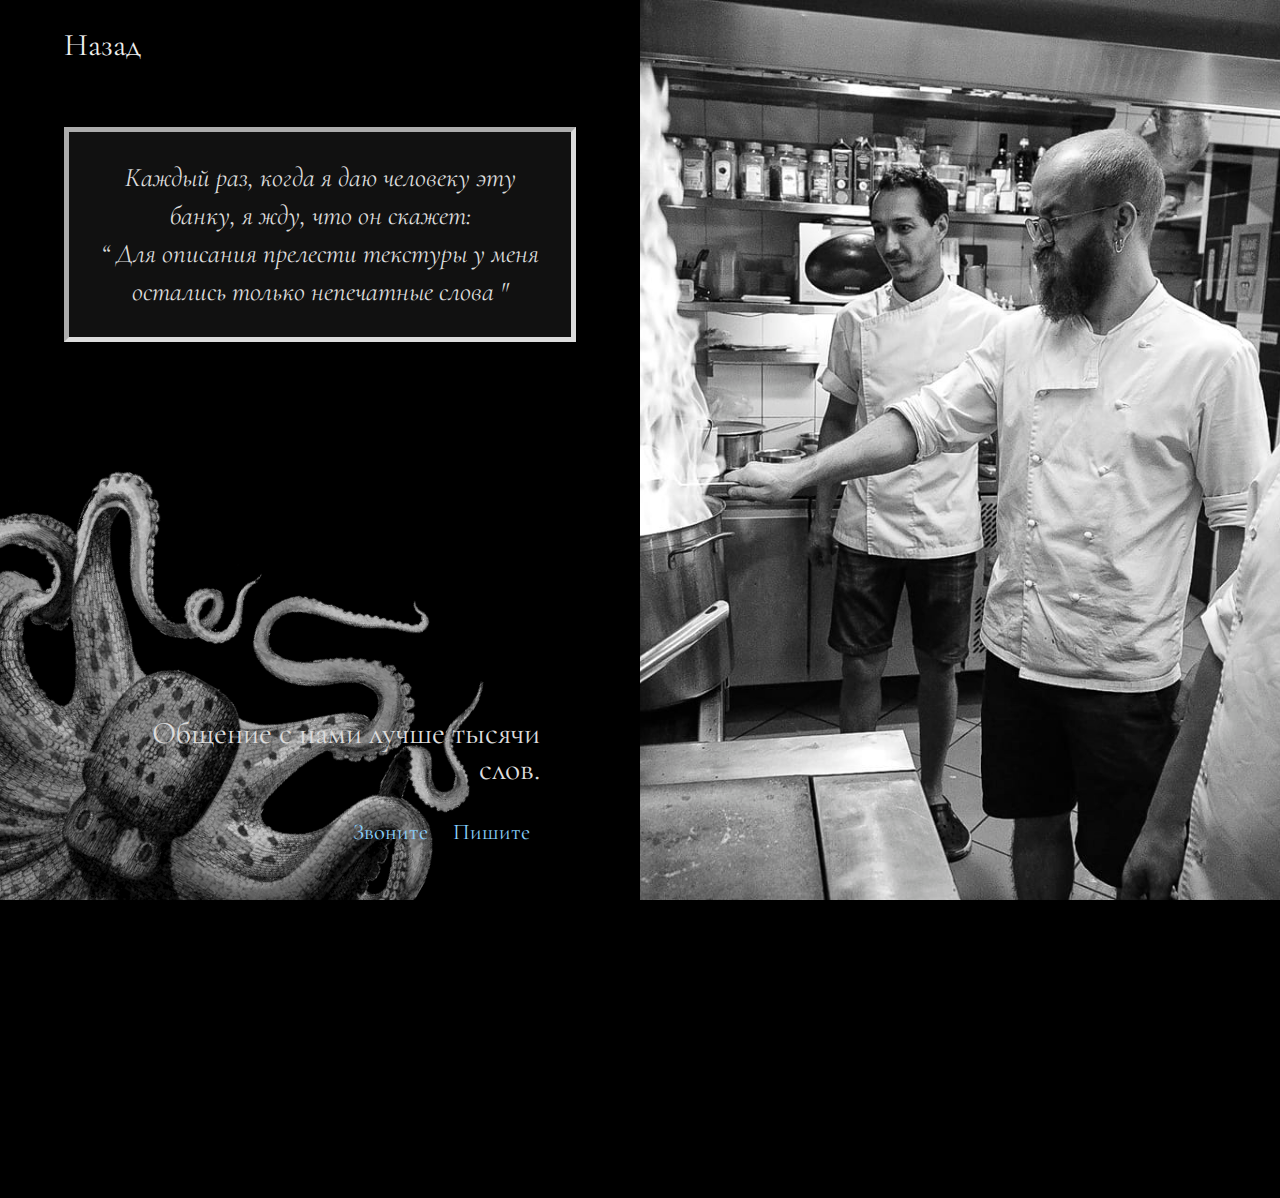
==== contacts.html @ 411653ab "well" ====
<!DOCTYPE html>
<html lang="ru">

<head>
    <meta charset="UTF-8">
    <meta name="viewport" content="width=device-width, initial-scale=1.0">

    <link rel="apple-touch-icon" sizes="180x180" href="/apple-touch-icon.png">
    <link rel="icon" type="image/png" sizes="32x32" href="/favicon-32x32.png">
    <link rel="icon" type="image/png" sizes="16x16" href="/favicon-16x16.png">
    <link rel="manifest" href="/site.webmanifest">
    <link rel="mask-icon" href="/safari-pinned-tab.svg" color="#5bbad5">
    <meta name="msapplication-TileColor" content="#da532c">
    <meta name="theme-color" content="#ffffff">

    <script src="https://cdnjs.cloudflare.com/ajax/libs/jquery/3.4.1/jquery.min.js"></script>

    <link rel="stylesheet" href="style/normalize.css">
    <link rel="stylesheet" href="style/cover.css">
    <link rel="stylesheet" href="style/contacts.css">

    <title>Два паштета и вот это</title>
</head>

<body>

    <div id="cover"></div>

    <div id="rotate">
        <div id="rotate-text">Поверни меня!</div>
        <img src="media/octopus_front.svg" alt="" id="octo-rot1">
        <img src="media/octopus_rotate_small.svg" alt="" id="octo-rot2">
        <img src="media/octopus_rotate_small.svg" alt="" id="octo-rot3">
    </div>

    <div class="block-info">

        <div class="back">
            <a href="javascript:history.back()">
                Назад
            </a>
        </div>

        <div class="block-info-text">
            <div class="cication"><i>
                    Каждый раз, когда я даю человеку эту банку, я жду, что он скажет:<br>
                    “ Для описания прелести текстуры у меня остались только непечатные слова "
                </i>
            </div>

        </div>

        <div class="contacts">
            <p class="wait">
                Общение с нами лучше тысячи слов.
            </p>
            <a href="tel:+7xxx5191290" id="mobile">Звоните</a>
            <a href="tg://resolve?domain=dvapashteta" id="telegram">Пишите</a>
        </div>

        <img src="media/octopus_rotate_small.svg" alt="" class="image">
    </div>

    <div class="block-photo">

    </div>
    <script>
        $(window).on('load', function () {
            $('#cover').fadeOut(500);
        })

        // Хороший способ дождаться прорисовки интерфейса
        window.addEventListener("orientationchange", function () {

            var originalBodyStyle = getComputedStyle(document.body).getPropertyValue('display');

            document.body.style.display = 'none';

            setTimeout(function () {
                document.body.style.display = originalBodyStyle;
            }, 10);
        });
    </script>
</body>

</html>
---- style/cover.css ----
/* Cover for onload function */

#cover {
    display: block;
    z-index: 999;
    background: black;
    /* background: url("to/your/ajaxloader.gif") no-repeat scroll center center #FFF; */
    position: fixed;
    height: 100vh;
    width: 100vw;
}

#rotate {
    display: none;
    background: black;
    /* background: url("to/your/ajaxloader.gif") no-repeat scroll center center #FFF; */
    position: fixed;
    z-index: 11;
    height: 100vh;
    width: 100vw;
    color: #eee;
	font-family: 'Cormorant Garamond', serif;
    font-size: 10vmin;
    text-align: center;
}

#rotate-text {
    position: relative;
    z-index: 11;
    text-align: center;
    top: 25vh;
}

#octo-rot1 {
    z-index: 10;
    width: 50vh;
    height: auto;
    position: absolute;
    top: 40vh;
    left: 10vh;
    animation: rotation 13s linear infinite;
    filter: sepia(60%) brightness(20%);
}

#octo-rot2 {
    z-index: 9;
    width: 75vh;
    height: auto;
    position: absolute;
    top: 0vh;
    left: -30vh;
    animation: rotation 15s infinite linear;
    filter: sepia(60%) brightness(20%);
}

#octo-rot3 {
    z-index: 8;
    width: 140vh;
    height: auto;
    position: absolute;
    top: 0vh;
    left: 0vh;
    animation: rotation-alt 20s linear infinite;
    filter: sepia(60%) brightness(10%);
}

@keyframes rotation {
	from { transform: rotate(0deg); }
    to { transform: rotate(359deg); }
}

@-webkit-keyframes rotation {
    from {-webkit-transform: rotate(0deg);}
    to {-webkit-transform: rotate(359deg);}
}

@keyframes rotation-alt {
	from { transform: rotate(-359deg); }
    to { transform: rotate(0deg); }
}

@-webkit-keyframes rotation-alt {
    from {-webkit-transform: rotate(-359deg);}
    to {-webkit-transform: rotate(0deg);}
}

@media only screen and (orientation:portrait){
    #rotate {
        display: block;
    }
}

@media only screen and (orientation:landscape){
    #rotate {
        display: none;
    }
}
---- style/contacts.css ----
@import url("https://fonts.googleapis.com/css2?family=Cormorant+Garamond:ital,wght@0,400;1,300&display=swap");
body, html {
  height: 100vh;
  position: relative;
  display: block;
  font-family: "Cormorant Garamond", sans-serif;
  color: #DCDCDC;
  background: black;
  margin: 0;
  overflow: hidden;
}

a, a:visited {
  color: #eee;
  text-decoration: none;
  -webkit-transition: 0.3s;
  transition: 0.3s;
}

.block-photo {
  position: absolute;
  z-index: 1;
  width: 50vw;
  left: 50vw;
  height: 100vh;
  -webkit-transition: 0.5s;
  transition: 0.5s;
  background: url("../media/work.jpg") no-repeat;
  background-size: cover;
  background-position: right;
}

.block-info {
  position: absolute;
  z-index: 1;
  width: 50vw;
  height: 100vh;
}

.block-info-text {
  position: relative;
  z-index: 5;
  font-size: 24px;
  padding: 5vw;
}

@media (min-height: 600px) and (min-width: 901px) {
  .block-info-text {
    font-size: 36px;
  }
}

@media only screen and (max-height: 600px) and (max-width: 900px) {
  .block-info-text {
    padding: 5vh;
    padding-left: 2vw;
  }
}

.cication {
  text-align: center;
  padding: 3vh;
  font-size: 3vh;
  line-height: 140%;
  background-color: #111;
  border-bottom: solid 5px #DCDCDC;
  border-right: solid 5px #DCDCDC;
  border-left: solid 5px #acacac;
  border-top: solid 5px #acacac;
}

@media only screen and (max-height: 600px) and (max-width: 900px) {
  .cication {
    font-size: 5vh;
  }
}

.wait {
  font-size: 3.5vh;
  text-align: right;
}

@media only screen and (max-height: 600px) and (max-width: 900px) {
  .wait {
    text-align: right;
    font-size: 5vh;
    padding-left: 0vh;
  }
}

.contacts {
  display: block;
  position: absolute;
  bottom: 5vh;
  right: 10vh;
  text-align: right;
  list-style-type: none;
}

.contacts a {
  -webkit-box-sizing: border-box;
          box-sizing: border-box;
  color: lightskyblue;
  padding: 10px;
}

@media only screen and (max-height: 600px) and (max-width: 900px) {
  .contacts {
    font-size: 5vh;
    text-align: right;
    padding: 0px;
  }
}

@media (min-height: 600px) and (min-width: 901px) {
  .contacts {
    padding: 10px;
    padding-top: 5vh;
    padding-left: 10vw;
    font-size: 2.5vh;
  }
}

.image {
  position: absolute;
  z-index: -1;
  left: -20vh;
  bottom: -20vh;
  width: 70vh;
  height: auto;
  -webkit-transform: rotate(210deg);
          transform: rotate(210deg);
  -webkit-user-select: none;
     -moz-user-select: none;
      -ms-user-select: none;
          user-select: none;
  -webkit-animation: chrome 15s linear infinite;
          animation: chrome 15s linear infinite;
}

@media only screen and (max-height: 600px) and (max-width: 900px) {
  .image {
    width: 70vh;
  }
}

@-webkit-keyframes chrome {
  0% {
    -webkit-filter: sepia(80%) hue-rotate(0deg) brightness(10%);
            filter: sepia(80%) hue-rotate(0deg) brightness(10%);
  }
  50% {
    -webkit-filter: sepia(80%) hue-rotate(359deg) brightness(25%);
            filter: sepia(80%) hue-rotate(359deg) brightness(25%);
  }
  100% {
    -webkit-filter: sepia(80%) hue-rotate(0deg) brightness(10%);
            filter: sepia(80%) hue-rotate(0deg) brightness(10%);
  }
}

@keyframes chrome {
  0% {
    -webkit-filter: sepia(80%) hue-rotate(0deg) brightness(10%);
            filter: sepia(80%) hue-rotate(0deg) brightness(10%);
  }
  50% {
    -webkit-filter: sepia(80%) hue-rotate(359deg) brightness(25%);
            filter: sepia(80%) hue-rotate(359deg) brightness(25%);
  }
  100% {
    -webkit-filter: sepia(80%) hue-rotate(0deg) brightness(10%);
            filter: sepia(80%) hue-rotate(0deg) brightness(10%);
  }
}

#mobile:hover {
  color: #ffe7bb;
  -webkit-transition: 0.3s;
  transition: 0.3s;
}

#telegram:hover {
  color: #ffe7bb;
  -webkit-transition: 0.3s;
  transition: 0.3s;
}

.back {
  font-family: 'Cormorant Garamond', serif;
  font-size: 3.5vh;
  text-align: left;
  color: #ffe7bb;
  padding-top: 3vh;
  padding-left: 5vw;
}

.back a, .back a:visited {
  color: #eee;
  text-decoration: none;
}

.back a:hover {
  color: #ffe7bb;
}

@media only screen and (max-height: 600px) and (max-width: 900px) {
  .back {
    font-size: 6vh;
    padding-left: 2vw;
  }
}
/*# sourceMappingURL=contacts.css.map */
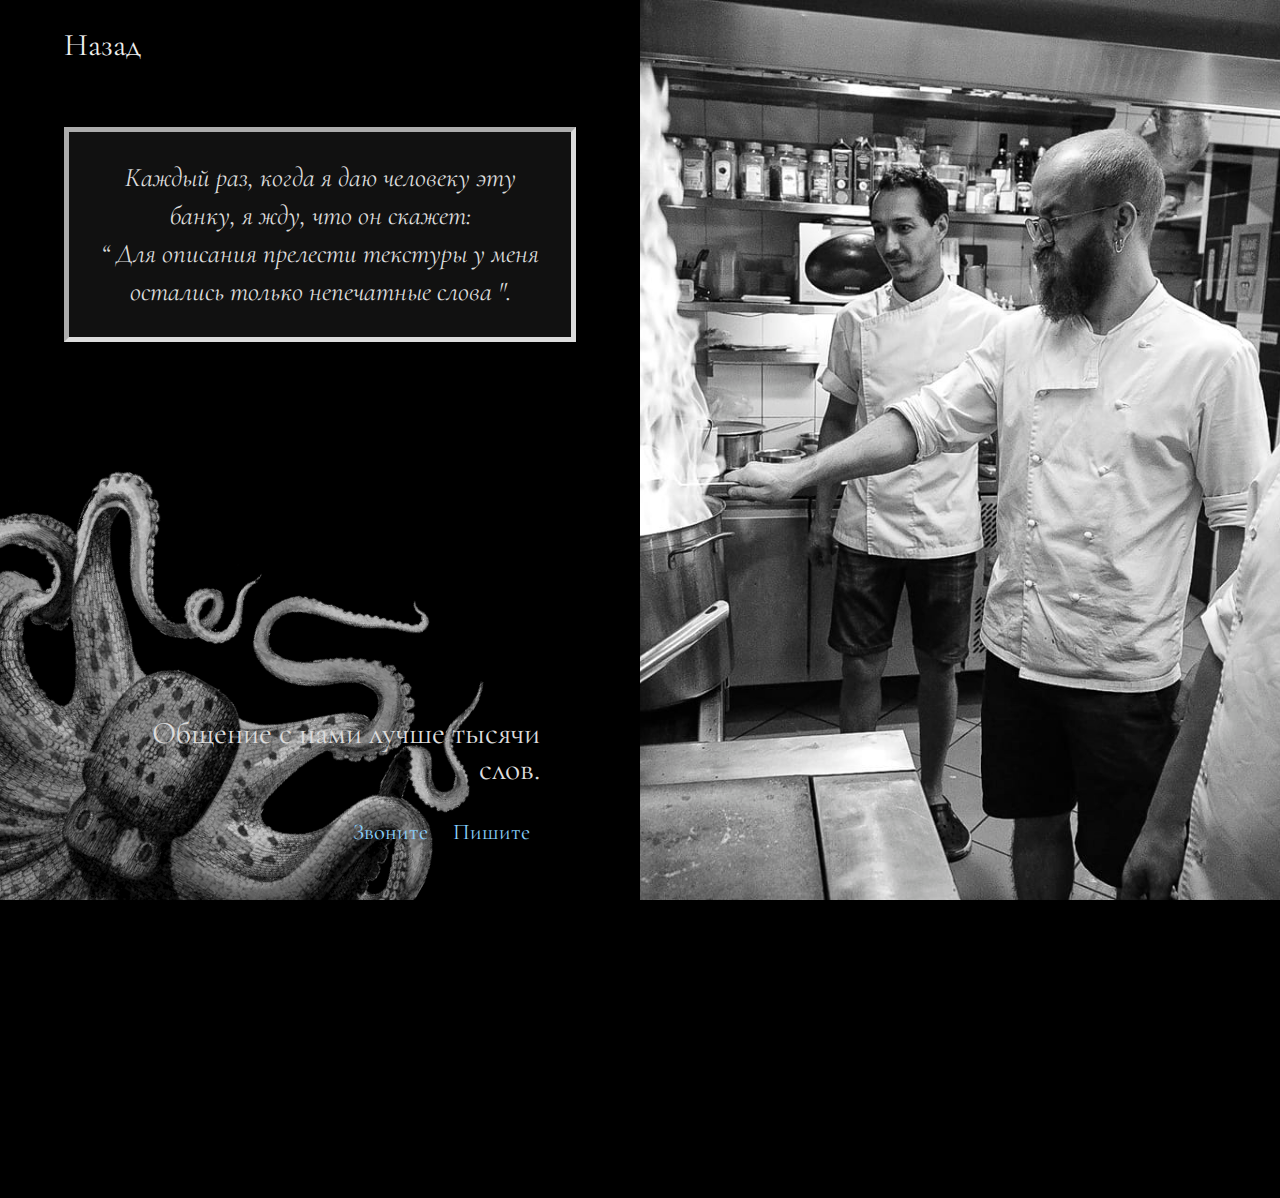
==== commit 1779bc4b: "точка" ====
--- a/contacts.html
+++ b/contacts.html
@@ -44,7 +44,7 @@
         <div class="block-info-text">
             <div class="cication"><i>
                     Каждый раз, когда я даю человеку эту банку, я жду, что он скажет:<br>
-                    “ Для описания прелести текстуры у меня остались только непечатные слова "
+                    “ Для описания прелести текстуры у меня остались только непечатные слова ".
                 </i>
             </div>
 
@@ -54,8 +54,8 @@
             <p class="wait">
                 Общение с нами лучше тысячи слов.
             </p>
-            <a href="tel:+7xxx5191290" id="mobile">Звоните</a>
-            <a href="tg://resolve?domain=dvapashteta" id="telegram">Пишите</a>
+            <a href="tel:+79645191290" title="+79645191290" id="mobile" >Звоните</a>
+            <a href="tg://resolve?domain=dvapashteta" title="Телеграм" id="telegram">Пишите</a>
         </div>
 
         <img src="media/octopus_rotate_small.svg" alt="" class="image">
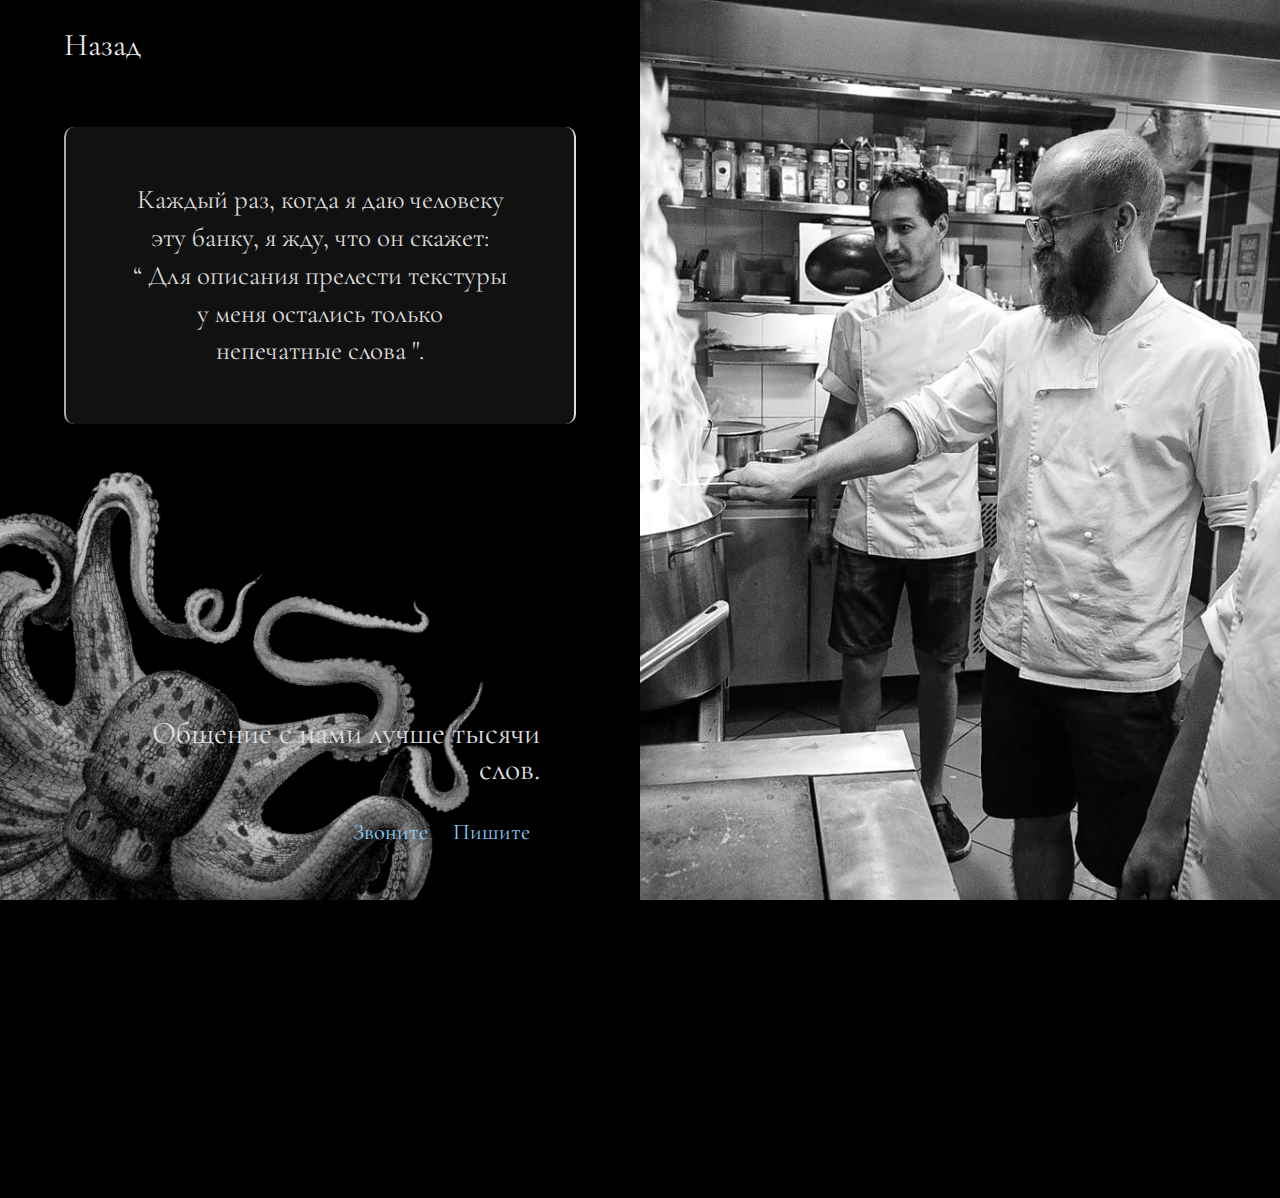
==== commit 8da91f78: "merging" ====
--- a/contacts.html
+++ b/contacts.html
@@ -1,86 +1,87 @@
-<!DOCTYPE html>
-<html lang="ru">
-
-<head>
-    <meta charset="UTF-8">
-    <meta name="viewport" content="width=device-width, initial-scale=1.0">
-
-    <link rel="apple-touch-icon" sizes="180x180" href="/apple-touch-icon.png">
-    <link rel="icon" type="image/png" sizes="32x32" href="/favicon-32x32.png">
-    <link rel="icon" type="image/png" sizes="16x16" href="/favicon-16x16.png">
-    <link rel="manifest" href="/site.webmanifest">
-    <link rel="mask-icon" href="/safari-pinned-tab.svg" color="#5bbad5">
-    <meta name="msapplication-TileColor" content="#da532c">
-    <meta name="theme-color" content="#ffffff">
-
-    <script src="https://cdnjs.cloudflare.com/ajax/libs/jquery/3.4.1/jquery.min.js"></script>
-
-    <link rel="stylesheet" href="style/normalize.css">
-    <link rel="stylesheet" href="style/cover.css">
-    <link rel="stylesheet" href="style/contacts.css">
-
-    <title>Два паштета и вот это</title>
-</head>
-
-<body>
-
-    <div id="cover"></div>
-
-    <div id="rotate">
-        <div id="rotate-text">Поверни меня!</div>
-        <img src="media/octopus_front.svg" alt="" id="octo-rot1">
-        <img src="media/octopus_rotate_small.svg" alt="" id="octo-rot2">
-        <img src="media/octopus_rotate_small.svg" alt="" id="octo-rot3">
-    </div>
-
-    <div class="block-info">
-
-        <div class="back">
-            <a href="javascript:history.back()">
-                Назад
-            </a>
-        </div>
-
-        <div class="block-info-text">
-            <div class="cication"><i>
-                    Каждый раз, когда я даю человеку эту банку, я жду, что он скажет:<br>
-                    “ Для описания прелести текстуры у меня остались только непечатные слова ".
-                </i>
-            </div>
-
-        </div>
-
-        <div class="contacts">
-            <p class="wait">
-                Общение с нами лучше тысячи слов.
-            </p>
-            <a href="tel:+79645191290" title="+79645191290" id="mobile" >Звоните</a>
-            <a href="tg://resolve?domain=dvapashteta" title="Телеграм" id="telegram">Пишите</a>
-        </div>
-
-        <img src="media/octopus_rotate_small.svg" alt="" class="image">
-    </div>
-
-    <div class="block-photo">
-
-    </div>
-    <script>
-        $(window).on('load', function () {
-            $('#cover').fadeOut(500);
-        })
-
-        // Хороший способ дождаться прорисовки интерфейса
-        window.addEventListener("orientationchange", function () {
-
-            var originalBodyStyle = getComputedStyle(document.body).getPropertyValue('display');
-
-            document.body.style.display = 'none';
-
-            setTimeout(function () {
-                document.body.style.display = originalBodyStyle;
-            }, 10);
-        });
-    </script>
-</body>
-
-</html>+<!DOCTYPE html>
+<html lang="ru">
+
+<head>
+    <meta charset="UTF-8">
+    <meta name="viewport" content="width=device-width, initial-scale=1.0">
+
+    <link rel="apple-touch-icon" sizes="180x180" href="/apple-touch-icon.png">
+    <link rel="icon" type="image/png" sizes="32x32" href="/favicon-32x32.png">
+    <link rel="icon" type="image/png" sizes="16x16" href="/favicon-16x16.png">
+    <link rel="manifest" href="/site.webmanifest">
+    <link rel="mask-icon" href="/safari-pinned-tab.svg" color="#5bbad5">
+    <meta name="msapplication-TileColor" content="#da532c">
+    <meta name="theme-color" content="#ffffff">
+
+    <script src="https://cdnjs.cloudflare.com/ajax/libs/jquery/3.4.1/jquery.min.js"></script>
+
+    <link rel="stylesheet" href="style/normalize.css">
+    <link rel="stylesheet" href="style/cover.css">
+    <link rel="stylesheet" href="style/contacts.css">
+
+    <title>Два паштета и вот это</title>
+</head>
+
+<body>
+
+    <div id="cover"></div>
+
+    <div id="rotate">
+        <div id="rotate-text">Поверни меня!</div>
+        <img src="media/octopus_front.svg" alt="" id="octo-rot1">
+        <img src="media/octopus_rotate_small.svg" alt="" id="octo-rot2">
+        <img src="media/octopus_rotate_small.svg" alt="" id="octo-rot3">
+    </div>
+
+    <div class="block-info">
+
+        <div class="back">
+            <a href="javascript:history.back()">
+                Назад
+            </a>
+        </div>
+
+        <div class="block-info-text">
+            <div class="cication">
+		<blockquote>
+                    Каждый раз, когда я даю человеку эту банку, я жду, что он скажет:<br>
+                    “ Для описания прелести текстуры у меня остались только непечатные слова ".
+                </blockquote>
+            </div>
+
+        </div>
+
+        <div class="contacts">
+            <p class="wait">
+                Общение с нами лучше тысячи слов.
+            </p>
+            <a href="tel:+79645191290" title="+79645191290" id="mobile" >Звоните</a>
+            <a href="mailto:dvapashteta@gmail.com?subject=Хочу вам признаться, я..." id="email">Пишите</a>
+        </div>
+
+        <img src="media/octopus_rotate_small.svg" alt="Дискотека" class="image">
+    </div>
+
+    <div class="block-photo">
+
+    </div>
+    <script>
+        $(window).on('load', function () {
+            $('#cover').fadeOut(500);
+        })
+
+        // Хороший способ дождаться прорисовки интерфейса
+        window.addEventListener("orientationchange", function () {
+
+            var originalBodyStyle = getComputedStyle(document.body).getPropertyValue('display');
+
+            document.body.style.display = 'none';
+
+            setTimeout(function () {
+                document.body.style.display = originalBodyStyle;
+            }, 10);
+        });
+    </script>
+</body>
+
+</html>
--- a/style/cover.css
+++ b/style/cover.css
@@ -1,97 +1,97 @@
-/* Cover for onload function */
-
-#cover {
-    display: block;
-    z-index: 999;
-    background: black;
-    /* background: url("to/your/ajaxloader.gif") no-repeat scroll center center #FFF; */
-    position: fixed;
-    height: 100vh;
-    width: 100vw;
-}
-
-#rotate {
-    display: none;
-    background: black;
-    /* background: url("to/your/ajaxloader.gif") no-repeat scroll center center #FFF; */
-    position: fixed;
-    z-index: 11;
-    height: 100vh;
-    width: 100vw;
-    color: #eee;
-	font-family: 'Cormorant Garamond', serif;
-    font-size: 10vmin;
-    text-align: center;
-}
-
-#rotate-text {
-    position: relative;
-    z-index: 11;
-    text-align: center;
-    top: 25vh;
-}
-
-#octo-rot1 {
-    z-index: 10;
-    width: 50vh;
-    height: auto;
-    position: absolute;
-    top: 40vh;
-    left: 10vh;
-    animation: rotation 13s linear infinite;
-    filter: sepia(60%) brightness(20%);
-}
-
-#octo-rot2 {
-    z-index: 9;
-    width: 75vh;
-    height: auto;
-    position: absolute;
-    top: 0vh;
-    left: -30vh;
-    animation: rotation 15s infinite linear;
-    filter: sepia(60%) brightness(20%);
-}
-
-#octo-rot3 {
-    z-index: 8;
-    width: 140vh;
-    height: auto;
-    position: absolute;
-    top: 0vh;
-    left: 0vh;
-    animation: rotation-alt 20s linear infinite;
-    filter: sepia(60%) brightness(10%);
-}
-
-@keyframes rotation {
-	from { transform: rotate(0deg); }
-    to { transform: rotate(359deg); }
-}
-
-@-webkit-keyframes rotation {
-    from {-webkit-transform: rotate(0deg);}
-    to {-webkit-transform: rotate(359deg);}
-}
-
-@keyframes rotation-alt {
-	from { transform: rotate(-359deg); }
-    to { transform: rotate(0deg); }
-}
-
-@-webkit-keyframes rotation-alt {
-    from {-webkit-transform: rotate(-359deg);}
-    to {-webkit-transform: rotate(0deg);}
-}
-
-@media only screen and (orientation:portrait){
-    #rotate {
-        display: block;
-    }
-}
-
-@media only screen and (orientation:landscape){
-    #rotate {
-        display: none;
-    }
+/* Cover for onload function */
+
+#cover {
+    display: block;
+    z-index: 999;
+    background: black;
+    /* background: url("to/your/ajaxloader.gif") no-repeat scroll center center #FFF; */
+    position: fixed;
+    height: 100vh;
+    width: 100vw;
+}
+
+#rotate {
+    display: none;
+    background: black;
+    /* background: url("to/your/ajaxloader.gif") no-repeat scroll center center #FFF; */
+    position: fixed;
+    z-index: 11;
+    height: 100vh;
+    width: 100vw;
+    color: #eee;
+	font-family: 'Cormorant Garamond', serif;
+    font-size: 10vmin;
+    text-align: center;
+}
+
+#rotate-text {
+    position: relative;
+    z-index: 11;
+    text-align: center;
+    top: 25vh;
+}
+
+#octo-rot1 {
+    z-index: 10;
+    width: 50vh;
+    height: auto;
+    position: absolute;
+    top: 40vh;
+    left: 10vh;
+    animation: rotation 13s linear infinite;
+    filter: sepia(60%) brightness(20%);
+}
+
+#octo-rot2 {
+    z-index: 9;
+    width: 75vh;
+    height: auto;
+    position: absolute;
+    top: 0vh;
+    left: -30vh;
+    animation: rotation 15s infinite linear;
+    filter: sepia(60%) brightness(20%);
+}
+
+#octo-rot3 {
+    z-index: 8;
+    width: 140vh;
+    height: auto;
+    position: absolute;
+    top: 0vh;
+    left: 0vh;
+    animation: rotation-alt 20s linear infinite;
+    filter: sepia(60%) brightness(10%);
+}
+
+@keyframes rotation {
+	from { transform: rotate(0deg); }
+    to { transform: rotate(359deg); }
+}
+
+@-webkit-keyframes rotation {
+    from {-webkit-transform: rotate(0deg);}
+    to {-webkit-transform: rotate(359deg);}
+}
+
+@keyframes rotation-alt {
+	from { transform: rotate(-359deg); }
+    to { transform: rotate(0deg); }
+}
+
+@-webkit-keyframes rotation-alt {
+    from {-webkit-transform: rotate(-359deg);}
+    to {-webkit-transform: rotate(0deg);}
+}
+
+@media only screen and (orientation:portrait){
+    #rotate {
+        display: block;
+    }
+}
+
+@media only screen and (orientation:landscape){
+    #rotate {
+        display: none;
+    }
 }--- a/style/contacts.css
+++ b/style/contacts.css
@@ -7,15 +7,12 @@
   color: #DCDCDC;
   background: black;
   margin: 0;
-  overflow: hidden;
-}
+  overflow: hidden; }
 
 a, a:visited {
   color: #eee;
   text-decoration: none;
-  -webkit-transition: 0.3s;
-  transition: 0.3s;
-}
+  transition: 0.3s; }
 
 .block-photo {
   position: absolute;
@@ -23,39 +20,29 @@
   width: 50vw;
   left: 50vw;
   height: 100vh;
-  -webkit-transition: 0.5s;
   transition: 0.5s;
   background: url("../media/work.jpg") no-repeat;
   background-size: cover;
-  background-position: right;
-}
+  background-position: right; }
 
 .block-info {
   position: absolute;
   z-index: 1;
   width: 50vw;
-  height: 100vh;
-}
+  height: 100vh; }
 
 .block-info-text {
   position: relative;
   z-index: 5;
   font-size: 24px;
-  padding: 5vw;
-}
-
-@media (min-height: 600px) and (min-width: 901px) {
-  .block-info-text {
-    font-size: 36px;
-  }
-}
-
-@media only screen and (max-height: 600px) and (max-width: 900px) {
-  .block-info-text {
-    padding: 5vh;
-    padding-left: 2vw;
-  }
-}
+  padding: 5vw; }
+  @media (min-height: 600px) and (min-width: 901px) {
+    .block-info-text {
+      font-size: 36px; } }
+  @media only screen and (max-height: 600px) and (max-width: 900px) {
+    .block-info-text {
+      padding: 5vh;
+      padding-left: 2vw; } }
 
 .cication {
   text-align: center;
@@ -63,30 +50,22 @@
   font-size: 3vh;
   line-height: 140%;
   background-color: #111;
-  border-bottom: solid 5px #DCDCDC;
-  border-right: solid 5px #DCDCDC;
-  border-left: solid 5px #acacac;
-  border-top: solid 5px #acacac;
-}
-
-@media only screen and (max-height: 600px) and (max-width: 900px) {
-  .cication {
-    font-size: 5vh;
-  }
-}
+  border-right: solid 2px #DCDCDC;
+  border-left: solid 2px #acacac;
+  border-radius: 10px; }
+  @media only screen and (max-height: 600px) and (max-width: 900px) {
+    .cication {
+      font-size: 5vh;
+      padding: 2vh; } }
 
 .wait {
   font-size: 3.5vh;
-  text-align: right;
-}
-
-@media only screen and (max-height: 600px) and (max-width: 900px) {
-  .wait {
-    text-align: right;
-    font-size: 5vh;
-    padding-left: 0vh;
-  }
-}
+  text-align: right; }
+  @media only screen and (max-height: 600px) and (max-width: 900px) {
+    .wait {
+      text-align: right;
+      font-size: 5vh;
+      padding-left: 0vh; } }
 
 .contacts {
   display: block;
@@ -94,32 +73,22 @@
   bottom: 5vh;
   right: 10vh;
   text-align: right;
-  list-style-type: none;
-}
-
-.contacts a {
-  -webkit-box-sizing: border-box;
-          box-sizing: border-box;
-  color: lightskyblue;
-  padding: 10px;
-}
-
-@media only screen and (max-height: 600px) and (max-width: 900px) {
-  .contacts {
-    font-size: 5vh;
-    text-align: right;
-    padding: 0px;
-  }
-}
-
-@media (min-height: 600px) and (min-width: 901px) {
-  .contacts {
-    padding: 10px;
-    padding-top: 5vh;
-    padding-left: 10vw;
-    font-size: 2.5vh;
-  }
-}
+  list-style-type: none; }
+  .contacts a {
+    box-sizing: border-box;
+    color: lightskyblue;
+    padding: 10px; }
+  @media only screen and (max-height: 600px) and (max-width: 900px) {
+    .contacts {
+      font-size: 5vh;
+      text-align: right;
+      padding: 0px; } }
+  @media (min-height: 600px) and (min-width: 901px) {
+    .contacts {
+      padding: 10px;
+      padding-top: 5vh;
+      padding-left: 10vw;
+      font-size: 2.5vh; } }
 
 .image {
   position: absolute;
@@ -128,63 +97,27 @@
   bottom: -20vh;
   width: 70vh;
   height: auto;
-  -webkit-transform: rotate(210deg);
-          transform: rotate(210deg);
-  -webkit-user-select: none;
-     -moz-user-select: none;
-      -ms-user-select: none;
-          user-select: none;
-  -webkit-animation: chrome 15s linear infinite;
-          animation: chrome 15s linear infinite;
-}
-
-@media only screen and (max-height: 600px) and (max-width: 900px) {
-  .image {
-    width: 70vh;
-  }
-}
-
-@-webkit-keyframes chrome {
-  0% {
-    -webkit-filter: sepia(80%) hue-rotate(0deg) brightness(10%);
-            filter: sepia(80%) hue-rotate(0deg) brightness(10%);
-  }
-  50% {
-    -webkit-filter: sepia(80%) hue-rotate(359deg) brightness(25%);
-            filter: sepia(80%) hue-rotate(359deg) brightness(25%);
-  }
-  100% {
-    -webkit-filter: sepia(80%) hue-rotate(0deg) brightness(10%);
-            filter: sepia(80%) hue-rotate(0deg) brightness(10%);
-  }
-}
+  transform: rotate(210deg);
+  user-select: none;
+  animation: chrome 15s linear infinite; }
+  @media only screen and (max-height: 600px) and (max-width: 900px) {
+    .image {
+      width: 70vh; } }
 
 @keyframes chrome {
   0% {
-    -webkit-filter: sepia(80%) hue-rotate(0deg) brightness(10%);
-            filter: sepia(80%) hue-rotate(0deg) brightness(10%);
-  }
+    filter: sepia(80%) hue-rotate(0deg) brightness(10%); }
   50% {
-    -webkit-filter: sepia(80%) hue-rotate(359deg) brightness(25%);
-            filter: sepia(80%) hue-rotate(359deg) brightness(25%);
-  }
+    filter: sepia(80%) hue-rotate(359deg) brightness(25%); }
   100% {
-    -webkit-filter: sepia(80%) hue-rotate(0deg) brightness(10%);
-            filter: sepia(80%) hue-rotate(0deg) brightness(10%);
-  }
-}
-
+    filter: sepia(80%) hue-rotate(0deg) brightness(10%); } }
 #mobile:hover {
   color: #ffe7bb;
-  -webkit-transition: 0.3s;
-  transition: 0.3s;
-}
+  transition: 0.3s; }
 
-#telegram:hover {
+#email:hover {
   color: #ffe7bb;
-  -webkit-transition: 0.3s;
-  transition: 0.3s;
-}
+  transition: 0.3s; }
 
 .back {
   font-family: 'Cormorant Garamond', serif;
@@ -192,22 +125,15 @@
   text-align: left;
   color: #ffe7bb;
   padding-top: 3vh;
-  padding-left: 5vw;
-}
+  padding-left: 5vw; }
+  .back a, .back a:visited {
+    color: #eee;
+    text-decoration: none; }
+  .back a:hover {
+    color: #ffe7bb; }
+  @media only screen and (max-height: 600px) and (max-width: 900px) {
+    .back {
+      font-size: 6vh;
+      padding-left: 2vw; } }
 
-.back a, .back a:visited {
-  color: #eee;
-  text-decoration: none;
-}
-
-.back a:hover {
-  color: #ffe7bb;
-}
-
-@media only screen and (max-height: 600px) and (max-width: 900px) {
-  .back {
-    font-size: 6vh;
-    padding-left: 2vw;
-  }
-}
-/*# sourceMappingURL=contacts.css.map */+/*# sourceMappingURL=contacts.css.map */
